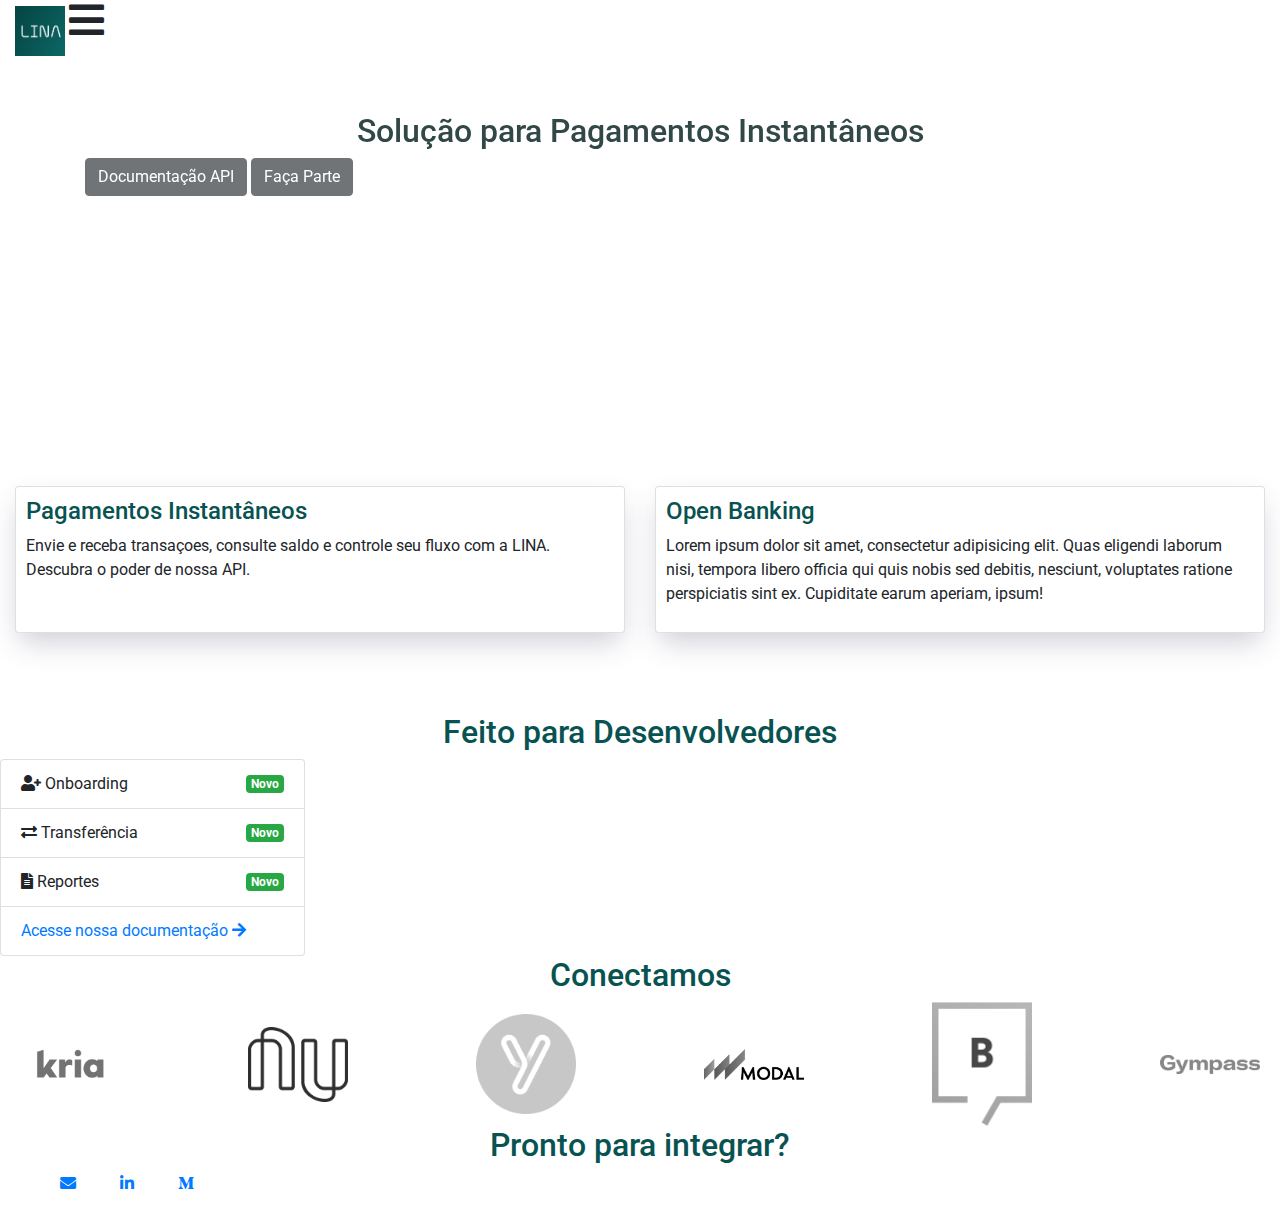
==== index.html @ c7c3572c "first commit" ====
<!DOCTYPE html>
<html>
  <head>
    <meta charset="utf-8">
    <meta http-equiv="X-UA-Compatible" content="IE=edge">
    <meta name="viewport" content="width=device-width, initial-scale=1">

    <title>LINA - Pagamentos Instantâneos</title>
    <link rel="shortcut icon" href="data:image/x-icon;" type="image/x-icon">

    <link rel="stylesheet" href="https://stackpath.bootstrapcdn.com/bootstrap/4.3.1/css/bootstrap.min.css">
    <link rel="stylesheet" href="https://use.fontawesome.com/releases/v5.0.10/css/all.css">
    <link href="https://fonts.googleapis.com/css?family=Roboto:400,900&display=swap" rel="stylesheet">
    <link rel="stylesheet" href="css/style.css">
  </head>
  <body>
<!-- Navegação -->
    <header id="nav-bar" class="col-12">
      <img src="images/logo.png" alt="logo-lina" id="logo">
      <i class="fas fa-bars" id="menu"></i>
    </header>

<!-- banner -->
    <div class="globalContent">
      <div class="row col-12 m-0 grayscale" id="banner">
        <div class="container">
          <h1 class="text-monospace">LINA</h1>
          <h3>Solução para Pagamentos Instantâneos</h3>
          <div class="btn btn-secondary">Documentação API</div>
          <div class="btn btn-secondary">Faça Parte</div>
        </div>
      </div>
    </div>

<!-- Conteúdo - cards -->
    <div class="cards d-flex justify-content-around">
      <div class="card">
        <h3>Pagamentos Instantâneos</h3>
        <p>Envie e receba transaçoes, consulte saldo e controle seu fluxo com a LINA. Descubra o poder de nossa API.</p>
      </div>
      <div class="card">
        <h3>Open Banking</h3>
        <p>Lorem ipsum dolor sit amet, consectetur adipisicing elit. Quas eligendi laborum nisi, tempora libero officia qui quis nobis sed debitis, nesciunt, voluptates ratione perspiciatis sint ex. Cupiditate earum aperiam, ipsum!</p>
      </div>
    </div>

<!-- Conteúdo - Desenvolvedores -->
    <div class="developers">
      <h2>Feito para Desenvolvedores</h2>
      <div class="content d-flex">
        <div class="script"></div>
        <ul class="servicos list-group col-3">
          <li class="list-group-item d-flex justify-content-between align-items-center">
            <span class="list-text">
              <i class="fas fa-user-plus"></i> Onboarding
            </span>
            <span class="badge badge-success">Novo</span>
          </li>
          <li class="list-group-item d-flex justify-content-between align-items-center">
            <span class="list-text">
              <i class="fas fa-exchange-alt"></i> Transferência 
            </span>
            <span class="badge badge-success">Novo</span>
          </li>
          <li class="list-group-item d-flex justify-content-between align-items-center">
            <span class="list-text">
              <i class="fas fa-file-alt"></i> Reportes
            </span>
            <span class="badge badge-success">Novo</span>
          </li>
         <li class="list-group-item d-flex justify-content-between align-items-center">
          <a href="#">Acesse nossa documentação <i class="fas fa-arrow-right"></i></a>
        </li>
        </ul>
      </div>
    </div>

<!-- Conteúdo - Parceiros -->
    <div class="partners">
      <h2>Conectamos</h2>
      <div class="list-partners d-flex justify-content-between">
        <img src="images/logo-kria.png" alt="" class="partners">
        <img src="images/logo-nubank.png" alt="" class="partners">
        <img src="images/logo-yellow.png" alt="" class="partners">
        <img src="images/logo-modal.png" alt="" class="partners ">
        <img src="images/logo-basement.png" alt="" class="partners">
        <img src="images/logo-gympass.png" alt="" class="partners">
      </div>
    </div>

<!-- Footer -->
    <div class="footer">
      <h3 class="fotter-txt">Pronto para integrar?</h3>
      <div class="social">
        <ul class="social-list">
          <li>
            <a href="#"><i class="fas fa-envelope"></i></a>
          </li>
          <li>
            <a href="#"><i class="fab fa-linkedin-in"></i></a>
          </li>
          <li>
            <a href="#"><i class="fab fa-medium-m"></i></a>
          </li>
        </ul>
      </div>
    </div>
    <script src="main.js"></script>
  </body>
</html>
---- css/style.css ----
$primary-color: #085352;
$secondary-color: #4f5352;

body{
  padding-top: 10px;
}

h1{
  font-family: Roboto;
  font-weight: 900;
  color: white;
}

h2,h3 {
  color: #085352;
  text-align: center;
  font-size: 2em;
  font-family: Roboto;
}

p {
  font-family: ;
}

#logo{
  height: 50px;
}

#menu{
  font-size: 40px;
}

#banner{
  height:350px;
  background-image: url(https://images.pexels.com/photos/1068523/pexels-photo-1068523.jpeg?auto=compress&cs=tinysrgb&dpr=2&h=750&w=1260);
  background-size: cover;
  background-position: center;
  background
}

.grayscale {
  filter: grayscale(70%);
}

img.partners{
  filter: grayscale(100%);
  object-fit: contain;
  object-position: center;
  width: 100px;
}

.list-partners{
  width:100vw;
  padding:0 20px;
  
}

.social {
  align-self: center;
}

ul li {
  display:inline;
  padding: 20px;
}

.card{
  margin:80px 0px;
  padding: 10px;
  width: calc(100%/2.1);
  box-shadow: 0 13px 27px -5px rgba(50,50,93,.25);
}

.card h3{
  text-align: left;
  font-size: 1.5em;
  font-family: Roboto;
}
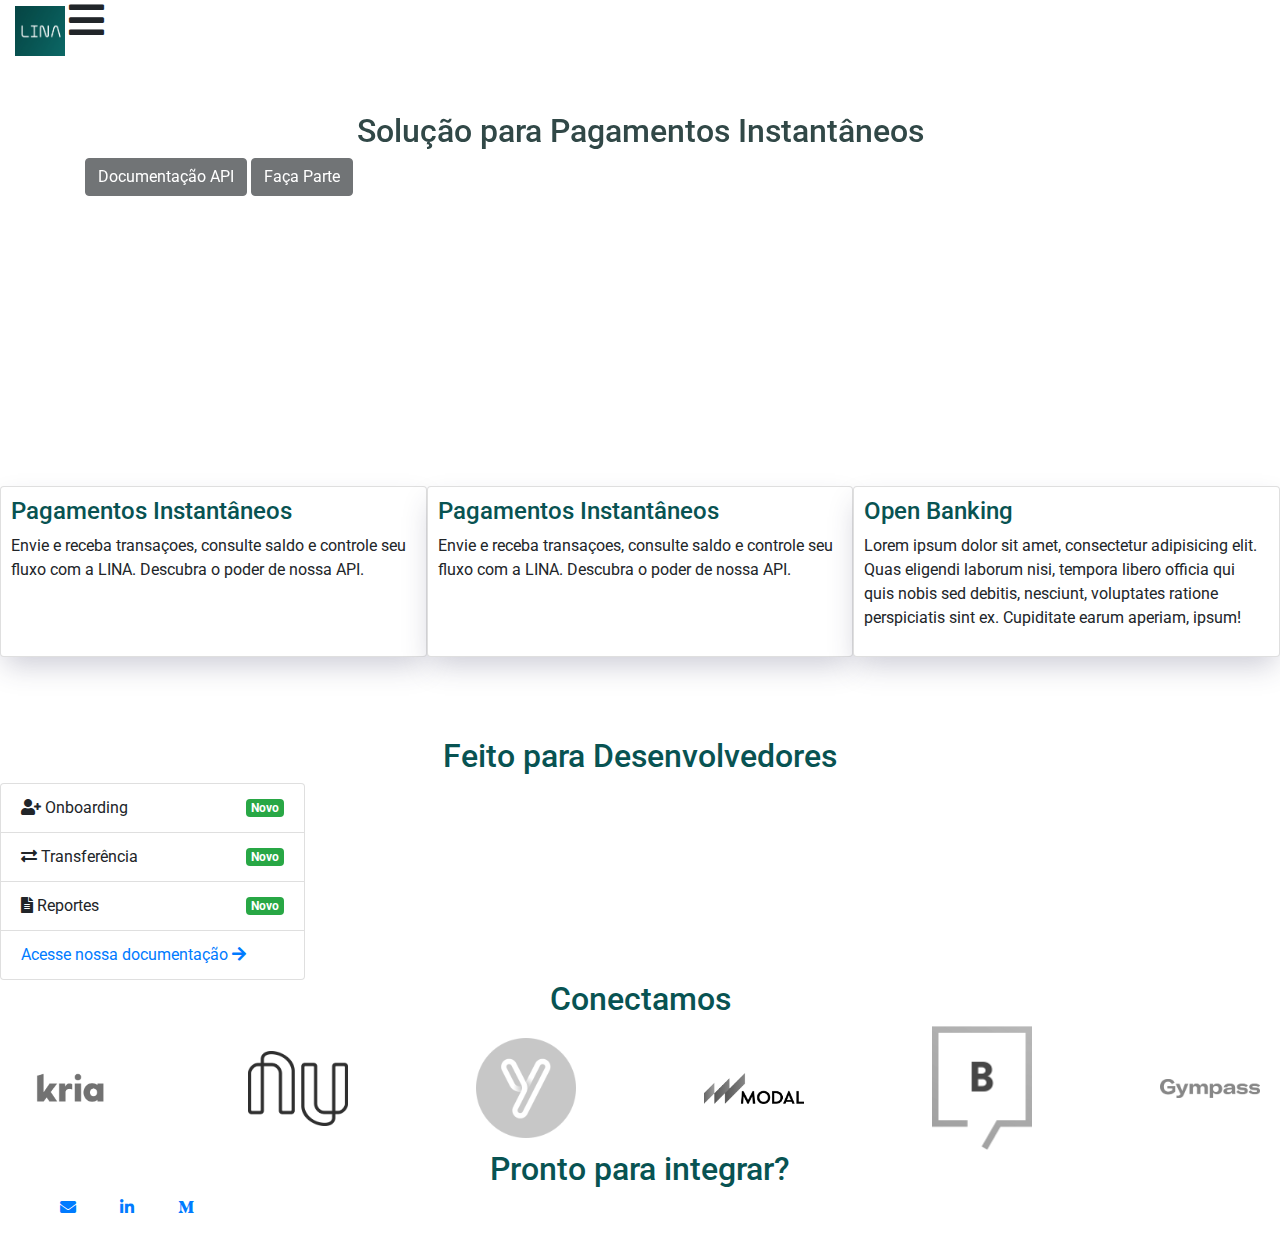
==== commit 07fdb57b: "card added" ====
--- a/index.html
+++ b/index.html
@@ -35,6 +35,10 @@
 <!-- Conteúdo - cards -->
     <div class="cards d-flex justify-content-around">
       <div class="card">
+        <h3>Pagamentos Instantâneos</h3>
+        <p>Envie e receba transaçoes, consulte saldo e controle seu fluxo com a LINA. Descubra o poder de nossa API.</p>
+      </div>
+       <div class="card">
         <h3>Pagamentos Instantâneos</h3>
         <p>Envie e receba transaçoes, consulte saldo e controle seu fluxo com a LINA. Descubra o poder de nossa API.</p>
       </div>
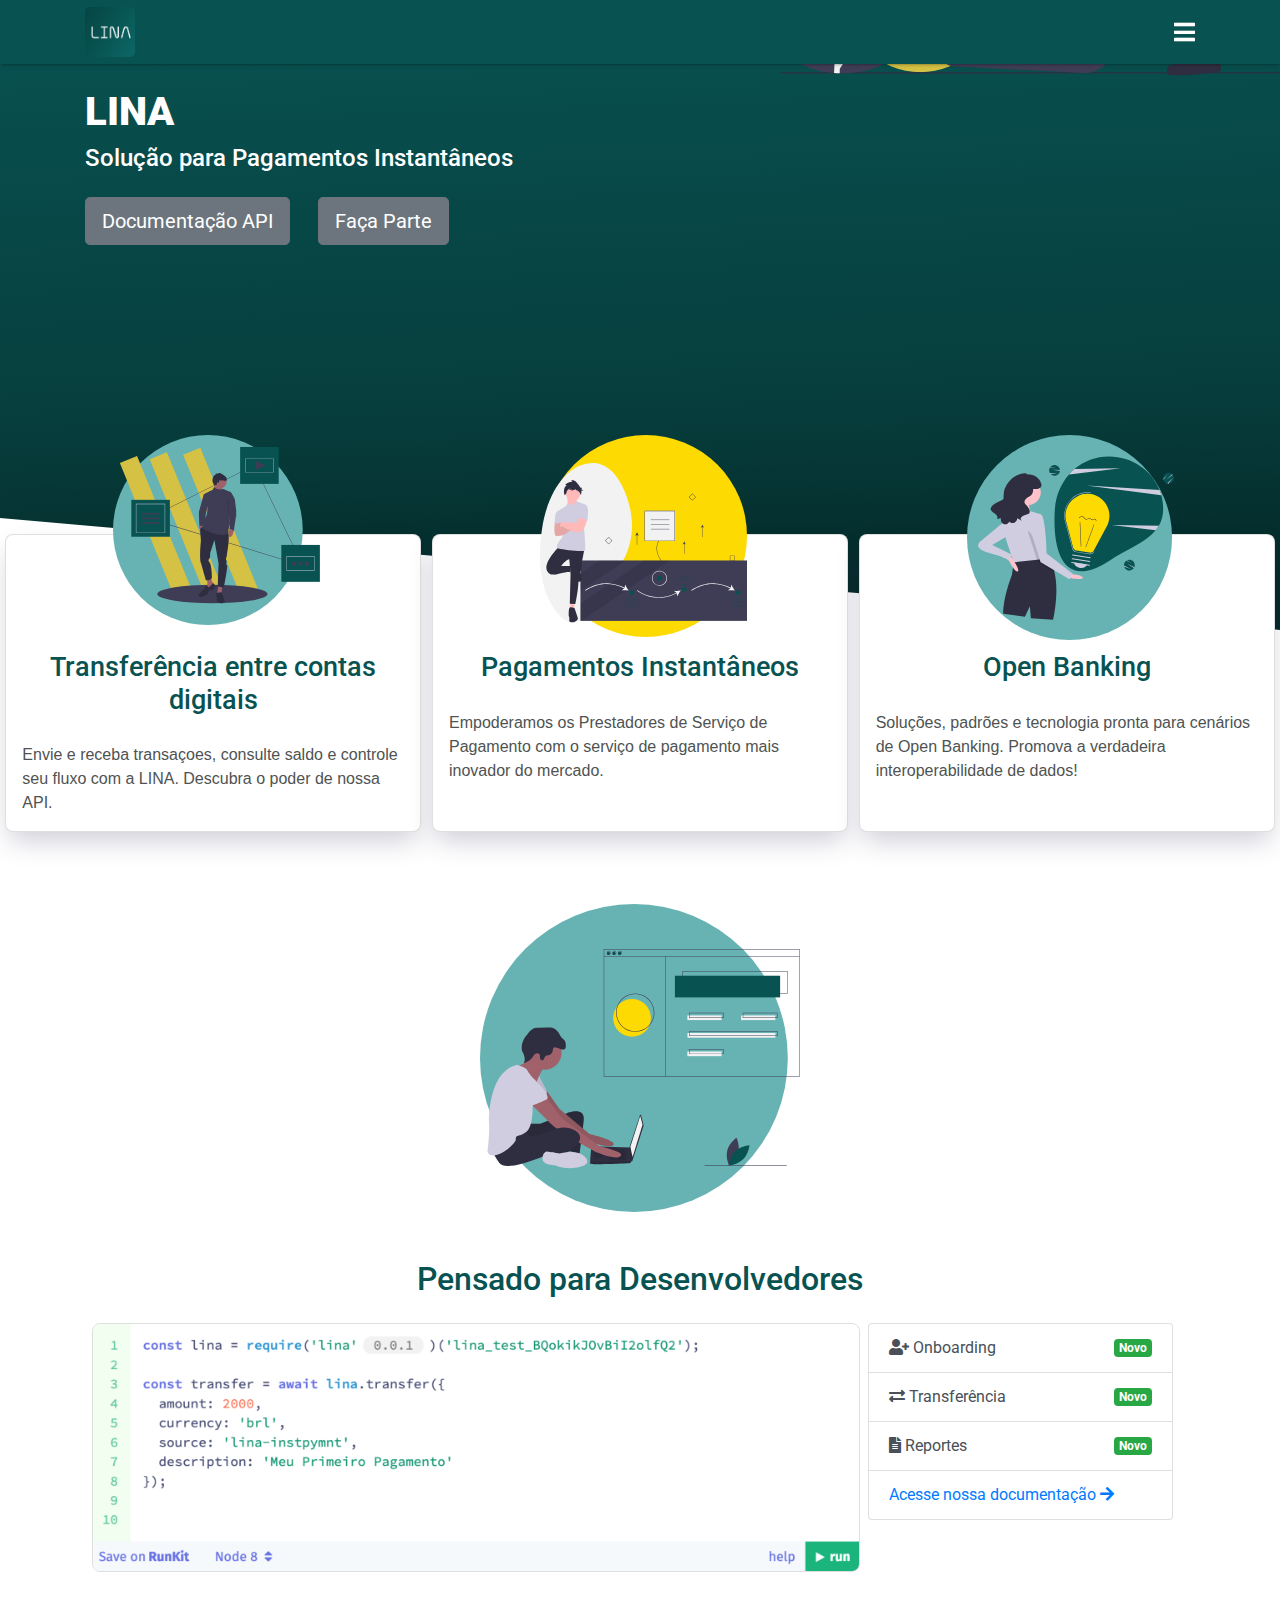
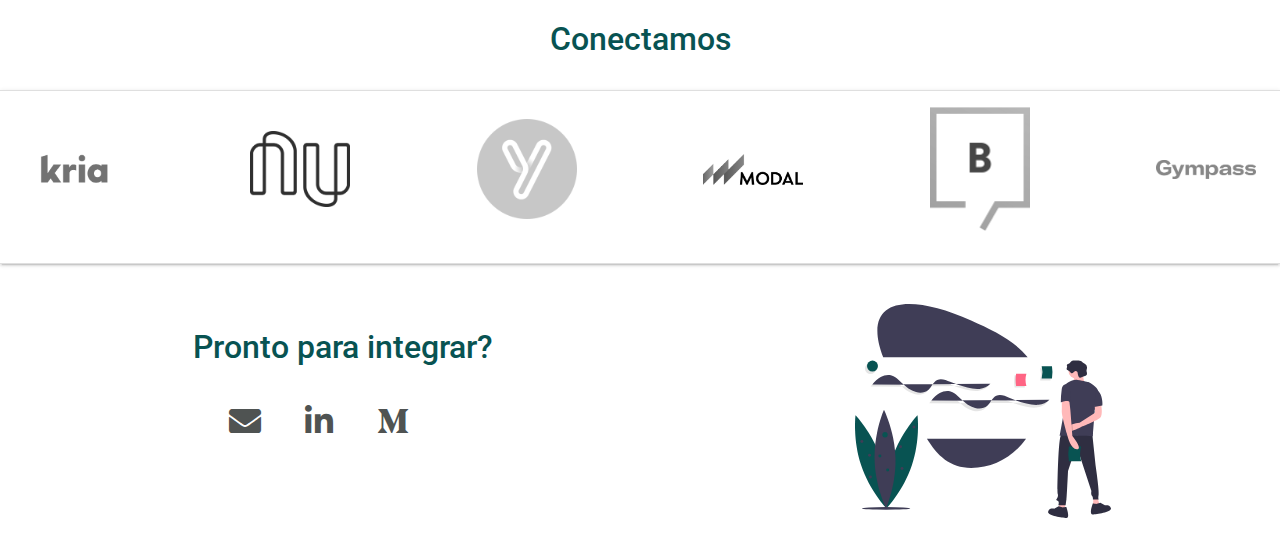
==== commit cb44e77a: "finished first version color corected and illustration done" ====
--- a/index.html
+++ b/index.html
@@ -13,102 +13,113 @@
     <link href="https://fonts.googleapis.com/css?family=Roboto:400,900&display=swap" rel="stylesheet">
     <link rel="stylesheet" href="css/style.css">
   </head>
+
   <body>
-<!-- Navegação -->
-    <header id="nav-bar" class="col-12">
-      <img src="images/logo.png" alt="logo-lina" id="logo">
-      <i class="fas fa-bars" id="menu"></i>
-    </header>
+    <div class="content">
+  <!-- Navegação -->
+      <header id="nav-bar" class="col-12"> 
+        <div class="container d-flex justify-content-between align-items-center">
+          <img src="images/logo.png" alt="logo-lina" id="logo">
+          <i class="fas fa-bars text-white" id="menu"></i>
+        </div>
+      </header>
 
-<!-- banner -->
-    <div class="globalContent">
-      <div class="row col-12 m-0 grayscale" id="banner">
-        <div class="container">
-          <h1 class="text-monospace">LINA</h1>
-          <h3>Solução para Pagamentos Instantâneos</h3>
-          <div class="btn btn-secondary">Documentação API</div>
-          <div class="btn btn-secondary">Faça Parte</div>
+    <!-- banner -->
+      <div class="globalContent mt-4">
+        <div id="background-obj" aria-hidden="true">
+        </div>
+        <div class="banner-backgorund d-flex justify-content-end">
+          <img src="images/main.svg" alt="illustration-app" id="main">
+        </div>
+        <div class="row col-12 m-0 grayscale banner darken">
+          <div class="container">
+            <h1 class="company-text">LINA</h1>
+            <h3>Solução para Pagamentos Instantâneos</h3>
+            <div class="btn btn-lg btn-secondary mr-4">Documentação API</div>
+            <div class="btn btn-lg btn-secondary">Faça Parte</div>
+          </div>
         </div>
       </div>
+
+    <!-- Conteúdo - cards -->
+      <div class="cards d-flex justify-content-around">
+        <div class="card">
+          <img src="images/cnctn.svg" alt="cnctn">
+          <h3>Transferência entre contas digitais</h3>
+          <p>Envie e receba transaçoes, consulte saldo e controle seu fluxo com a LINA. Descubra o poder de nossa API.</p>
+        </div>
+         <div class="card">
+          <img src="images/instpymt.svg" alt="instpymt">
+          <h3>Pagamentos Instantâneos</h3>
+          <p>Empoderamos os Prestadores de Serviço de Pagamento com o serviço de pagamento mais inovador do mercado.</p>
+        </div>
+        <div class="card">
+          <img src="images/open-banking.svg" alt="open-banking" id="open-banking">
+          <h3>Open Banking</h3>
+          <p>Soluções, padrões e tecnologia pronta para cenários de Open Banking. Promova a verdadeira interoperabilidade de dados!</p>
+        </div>
+      </div>
+
+    <!-- Conteúdo - Desenvolvedores -->
+      <div class="developers my-4">
+        <img src="images/dev1.svg" alt="developer" class="my-4">
+        <h2 class="my-4">Pensado para Desenvolvedores</h2>
+        <div class="content-dev d-flex justify-content-center align-items-top">
+          <img src="images/code_placeholder.png" alt="">
+          <ul class="servicos list-group col-3">
+            <li class="list-group-item list-group-item-action d-flex justify-content-between align-items-center">
+              <span class="list-text">
+                <i class="fas fa-user-plus"></i> Onboarding
+              </span>
+              <span class="badge badge-success">Novo</span>
+            </li>
+            <li class="list-group-item list-group-item-action d-flex justify-content-between align-items-center">
+              <span class="list-text">
+                <i class="fas fa-exchange-alt"></i> Transferência 
+              </span>
+              <span class="badge badge-success">Novo</span>
+            </li>
+            <li class="list-group-item list-group-item-action d-flex justify-content-between align-items-center">
+              <span class="list-text">
+                <i class="fas fa-file-alt"></i> Reportes
+              </span>
+              <span class="badge badge-success">Novo</span>
+            </li>
+            <li class="list-group-item d-flex justify-content-between align-items-center">
+              <a href="#">Acesse nossa documentação <i class="fas fa-arrow-right"></i></a>
+            </li>
+          </ul>
+        </div>
+      </div>
+
+    <!-- Conteúdo - Parceiros -->
+      <div class="partners">
+        <h2 class="p-4">Conectamos</h2>
+        <div class="list-partners d-flex justify-content-between px-4">
+          <img src="images/logo-kria.png" alt="" class="partners">
+          <img src="images/logo-nubank.png" alt="" class="partners">
+          <img src="images/logo-yellow.png" alt="" class="partners">
+          <img src="images/logo-modal.png" alt="" class="partners ">
+          <img src="images/logo-basement.png" alt="" class="partners">
+          <img src="images/logo-gympass.png" alt="" class="partners">
+        </div>
+      </div>
+
+    <!-- Footer -->
+      <footer>
+        <div class="footer m-0 d-flex justify-content-around align-items-start">
+          <div class="social">
+            <h3 class="footer-txt p-4">Pronto para integrar?</h3>
+            <ul class="social-list">
+              <li><a href="#"><i class="fas fa-envelope"></i></a></li>
+              <li><a href="#"><i class="fab fa-linkedin-in"></i></a></li>
+              <li><a href="#"><i class="fab fa-medium-m"></i></a></li>
+            </ul>
+          </div>
+          <img src="images/integrate.svg" alt="integrate" id="integrate">
+        </div>
+      </footer>
+
     </div>
-
-<!-- Conteúdo - cards -->
-    <div class="cards d-flex justify-content-around">
-      <div class="card">
-        <h3>Pagamentos Instantâneos</h3>
-        <p>Envie e receba transaçoes, consulte saldo e controle seu fluxo com a LINA. Descubra o poder de nossa API.</p>
-      </div>
-       <div class="card">
-        <h3>Pagamentos Instantâneos</h3>
-        <p>Envie e receba transaçoes, consulte saldo e controle seu fluxo com a LINA. Descubra o poder de nossa API.</p>
-      </div>
-      <div class="card">
-        <h3>Open Banking</h3>
-        <p>Lorem ipsum dolor sit amet, consectetur adipisicing elit. Quas eligendi laborum nisi, tempora libero officia qui quis nobis sed debitis, nesciunt, voluptates ratione perspiciatis sint ex. Cupiditate earum aperiam, ipsum!</p>
-      </div>
-    </div>
-
-<!-- Conteúdo - Desenvolvedores -->
-    <div class="developers">
-      <h2>Feito para Desenvolvedores</h2>
-      <div class="content d-flex">
-        <div class="script"></div>
-        <ul class="servicos list-group col-3">
-          <li class="list-group-item d-flex justify-content-between align-items-center">
-            <span class="list-text">
-              <i class="fas fa-user-plus"></i> Onboarding
-            </span>
-            <span class="badge badge-success">Novo</span>
-          </li>
-          <li class="list-group-item d-flex justify-content-between align-items-center">
-            <span class="list-text">
-              <i class="fas fa-exchange-alt"></i> Transferência 
-            </span>
-            <span class="badge badge-success">Novo</span>
-          </li>
-          <li class="list-group-item d-flex justify-content-between align-items-center">
-            <span class="list-text">
-              <i class="fas fa-file-alt"></i> Reportes
-            </span>
-            <span class="badge badge-success">Novo</span>
-          </li>
-         <li class="list-group-item d-flex justify-content-between align-items-center">
-          <a href="#">Acesse nossa documentação <i class="fas fa-arrow-right"></i></a>
-        </li>
-        </ul>
-      </div>
-    </div>
-
-<!-- Conteúdo - Parceiros -->
-    <div class="partners">
-      <h2>Conectamos</h2>
-      <div class="list-partners d-flex justify-content-between">
-        <img src="images/logo-kria.png" alt="" class="partners">
-        <img src="images/logo-nubank.png" alt="" class="partners">
-        <img src="images/logo-yellow.png" alt="" class="partners">
-        <img src="images/logo-modal.png" alt="" class="partners ">
-        <img src="images/logo-basement.png" alt="" class="partners">
-        <img src="images/logo-gympass.png" alt="" class="partners">
-      </div>
-    </div>
-
-<!-- Footer -->
-    <div class="footer">
-      <h3 class="fotter-txt">Pronto para integrar?</h3>
-      <div class="social">
-        <ul class="social-list">
-          <li>
-            <a href="#"><i class="fas fa-envelope"></i></a>
-          </li>
-          <li>
-            <a href="#"><i class="fab fa-linkedin-in"></i></a>
-          </li>
-          <li>
-            <a href="#"><i class="fab fa-medium-m"></i></a>
-          </li>
-        </ul>
-      </div>
-    </div>
-    <script src="main.js"></script>
   </body>
 </html>
--- a/css/style.css
+++ b/css/style.css
@@ -1,47 +1,161 @@
 
-
-$primary-color: #085352;
-$secondary-color: #4f5352;
-
+/*preset*/
 body{
-  padding-top: 10px;
-}
-
-h1{
+  margin:0px;
+  padding-bottom:20px;
+}
+
+.content{
+  min-height: calc(100vh - 20px);
+}
+
+h2,h3 {
+  color: #085352;
+  text-align: center;
+  font-size: 2em;
+  font-family: Roboto;
+
+}
+
+p {
+  font-family: sans-serif;
+  font-weight: 300;
+  color:#4f5352;
+}
+
+/*header*/
+
+#logo{
+  height: 50px;
+  border-radius: 5px;
+}
+
+#menu{
+  font-size: 1.5em;
+}
+
+#nav-bar{
+  height: 64px;
+  display:flex;
+  padding: 15px 0;
+  justify-content: space-between;
+  align-items: center;
+  position:sticky;
+  top:0px;
+  z-index: 1;
+  background-color: #085352;
+  box-shadow: 0 2px 2px 0 rgba(0,0,0,.07), 0 1px 5px 0 rgba(0,0,0,.11), 0 3px 1px -2px rgba(0,0,0,.1);
+}
+
+/*banner*/
+
+#background-obj {
+    margin-top: -200px;
+    position: absolute;
+    z-index:0;
+    width: 100%;
+    height: 70%;
+    overflow: hidden;
+    -webkit-transform: skewY(5deg);
+    transform: skewY(5deg);
+    -webkit-transform-origin: 0;
+    transform-origin: 0;
+    background: linear-gradient(173deg, #085352 15%, #063d3c 70%, #042827 94%);
+}
+
+.banner{
+  height:350px;
+}
+
+.banner h1{
+  color: white;
   font-family: Roboto;
   font-weight: 900;
+}
+.banner h3{
   color: white;
-}
-
-h2,h3 {
-  color: #085352;
-  text-align: center;
-  font-size: 2em;
+  text-align: left;
+  margin-bottom: 1em;
+  font-size: 1.5em;
+}
+
+.banner .actions{
+  text-align: right;
+}
+
+#main{
+  align-self: end;
+  display:flex;
+  margin-top: 0px;
+  justify-content: end;
+  position: absolute;
+  z-index:0;
+  width: 40%;
+  height: 40%;
+  overflow: hidden;
+}
+
+/*cards*/
+
+.cards{
+  margin-top:72px;
+}
+
+.card{
+  margin:24px 0px;
+  padding: 116px 16px 0px 16px;
+  width: 416px;
+  border-radius: 8px;
+  box-shadow: 0 13px 27px -5px rgba(50,50,93,.25);
+}
+
+.card img{
+  width: 50%;
+  position: absolute;
+  top: -100px;
+  left: 50%;
+  margin-left: -100px;
+  padding: auto;
+}
+
+/*#open-banking{
+  width: 50%;
+  position: absolute;
+  top: 60%;
+  left: 50%;
+  margin-left: -100px;
+  padding: auto;
+}*/
+
+.card h3{
+  text-align: center;
+  font-size: 1.7em;
   font-family: Roboto;
-}
-
-p {
-  font-family: ;
-}
-
-#logo{
-  height: 50px;
-}
-
-#menu{
-  font-size: 40px;
-}
-
-#banner{
-  height:350px;
-  background-image: url(https://images.pexels.com/photos/1068523/pexels-photo-1068523.jpeg?auto=compress&cs=tinysrgb&dpr=2&h=750&w=1260);
-  background-size: cover;
-  background-position: center;
-  background
-}
-
-.grayscale {
-  filter: grayscale(70%);
+  margin-bottom: 1em;
+}
+
+/*partners*/
+
+.developers{
+  text-align: center;
+}
+
+.developers img{
+  text-align: center;
+  width: calc(100%/4);
+}
+
+.content-dev img{
+  width: 60%;
+  border-radius: 8px;
+  border:1px solid #dfdfdf;
+  margin-right: 8px;
+}
+
+/*Partners*/
+
+.partners{
+  margin-bottom: 1em;
 }
 
 img.partners{
@@ -53,28 +167,44 @@
 
 .list-partners{
   width:100vw;
-  padding:0 20px;
+  padding:1em;
+  border-top: 1px solid #dfdfdf;
+  border-bottom: 1px solid #dfdfdf;
+  box-shadow: 0 2px 2px 0 rgba(0,0,0,.07), 0 1px 5px 0 rgba(0,0,0,.11), 0 3px 1px -2px rgba(0,0,0,.1);
   
 }
 
+/*footer*/
+
+footer{
+  padding-top: 1.5em;
+}
+
 .social {
-  align-self: center;
+  align-self: top;
+}
+
+
+.social-list{
+  margin-bottom:0px;
+}
+
+footer a{
+  font-size:2em;
+  color: #4f5352;
+}
+
+a:hover{
+  color:#fdda01;
 }
 
 ul li {
   display:inline;
+  list-style: none;
   padding: 20px;
 }
 
-.card{
-  margin:80px 0px;
-  padding: 10px;
-  width: calc(100%/2.1);
-  box-shadow: 0 13px 27px -5px rgba(50,50,93,.25);
-}
-
-.card h3{
-  text-align: left;
-  font-size: 1.5em;
-  font-family: Roboto;
-}+#integrate{
+  width:20%;
+}
+
